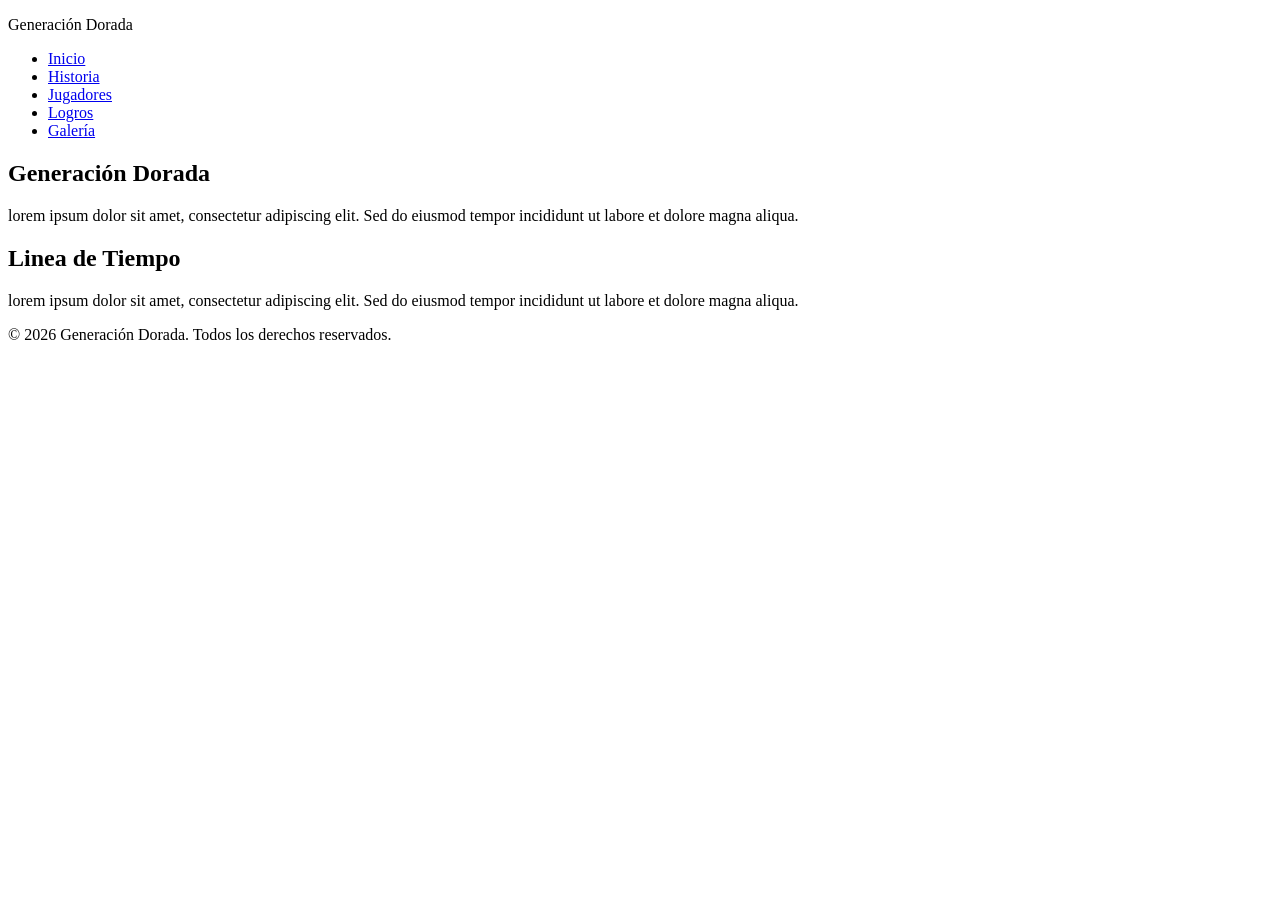
==== index.html @ d366e467 "Initial commit: Generacion Dorada website" ====
<!DOCTYPE html>
<html lang="es">
<head>
    <meta charset="UTF-8">
    <meta name="viewport" content="width=device-width, initial-scale=1.0">
    <title>Generacion Dorada</title>
    <link rel="stylesheet" href="./css/estilos.css">
</head>
<body>
    

    <header>
        <p>Generación Dorada</p>
        <nav>
            
            <ul>
                <li><a href="index.html">Inicio</a></li>
                <li><a href="./pages/historia.html">Historia</a></li>
                <li><a href="./pages/jugadores.html">Jugadores</a></li>
                <li><a href="./pages/legado.html">Logros</a></li>
                <li><a href="./pages/galeria.html">Galería</a></li>
            </ul>
        </nav>
    </header>

    <main>
            <section id = "inicio"><!--Explicacion de que es la generacion dorada, breve resumen tambien de quienes fueron y porque se los llama asi -->
                <h1>Generación Dorada</h1>
                <p>lorem ipsum dolor sit amet, consectetur adipiscing elit. Sed do eiusmod tempor incididunt ut labore et dolore magna aliqua.</p>
            </section>

            <section id = "linea-tiempo">
                <h2>Linea de Tiempo</h2> <!--Aca va la linea de tiempo de los torneos y resumen de logros obtenidos -->
                <p>lorem ipsum dolor sit amet, consectetur adipiscing elit. Sed do eiusmod tempor incididunt ut labore et dolore magna aliqua.</p>
            </section>
    </main>


    <footer>
        <p>&copy; 2026 Generación Dorada. Todos los derechos reservados.</p>
    </footer>

</body>
</html>
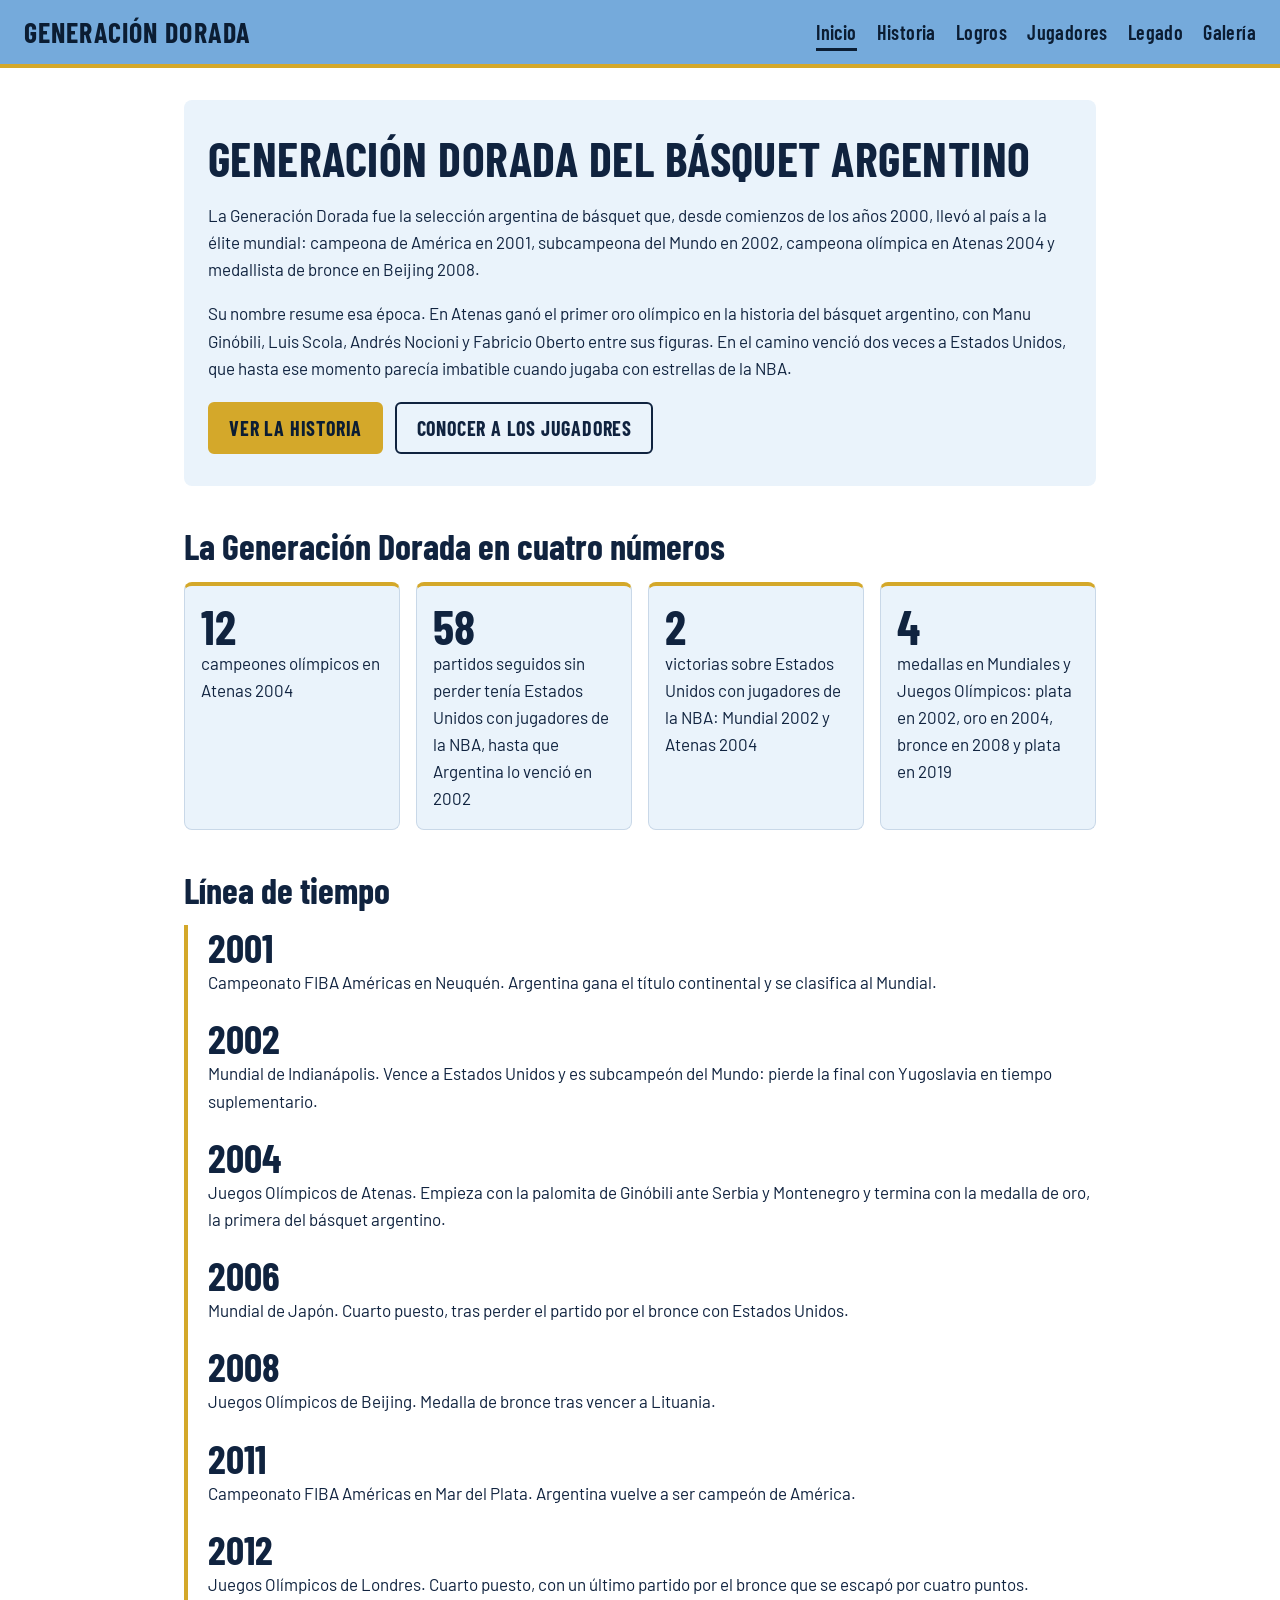
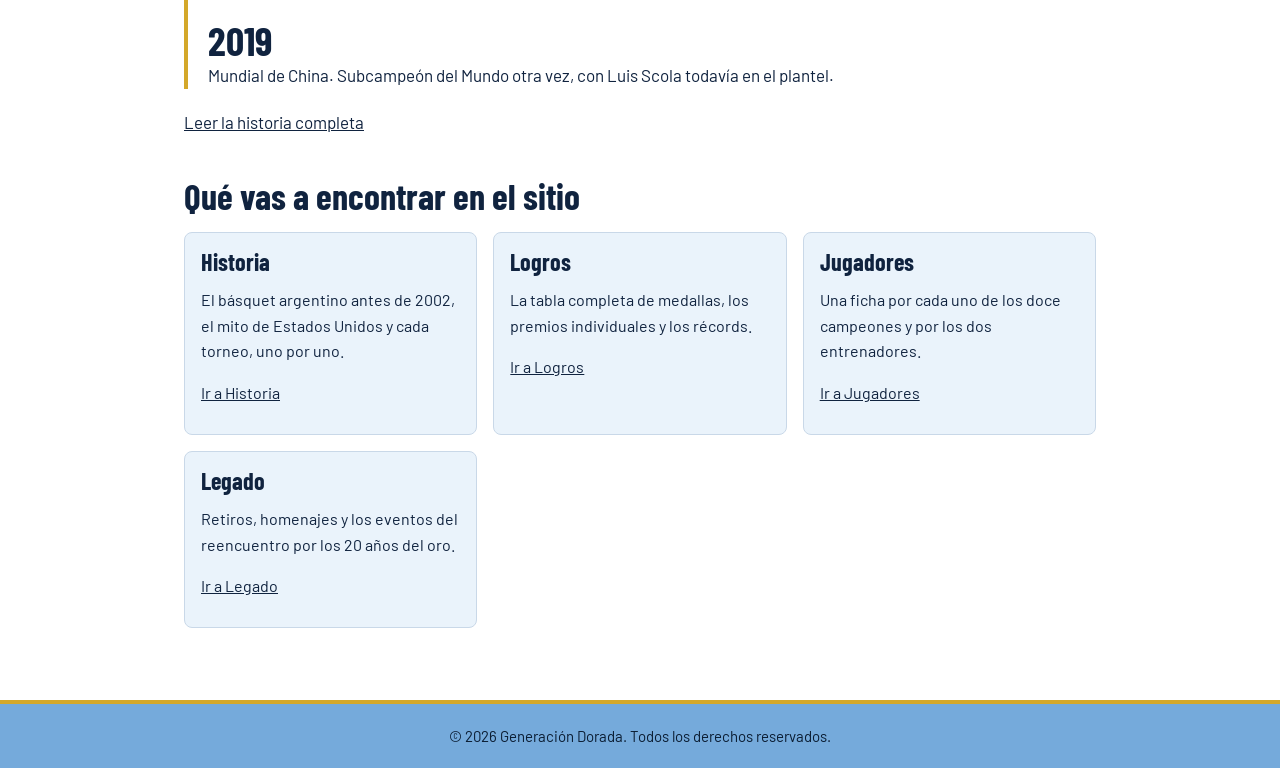
==== commit db752bda: "Agregar contenido, logros, fichas desplegables e ilustraciones - Historia con contexto previo, crono" ====
--- a/index.html
+++ b/index.html
@@ -3,42 +3,137 @@
 <head>
     <meta charset="UTF-8">
     <meta name="viewport" content="width=device-width, initial-scale=1.0">
-    <title>Generacion Dorada</title>
+    <meta name="description" content="La Generación Dorada del básquet argentino: historia, logros, jugadores y legado del equipo que ganó el oro olímpico en Atenas 2004.">
+    <title>Generación Dorada del básquet argentino</title>
+    <link href="https://fonts.googleapis.com/css2?family=Barlow+Condensed:wght@600;700&family=Barlow:wght@400;600;700&display=swap" rel="stylesheet">
     <link rel="stylesheet" href="./css/estilos.css">
+    <script src="./js/app.js" defer></script>
 </head>
 <body>
-    
 
+    <!-- Encabezado y menú: es igual en todas las páginas, cambia solo cuál link tiene aria-current -->
     <header>
-        <p>Generación Dorada</p>
-        <nav>
-            
+        <a class="logo" href="index.html">Generación Dorada</a>
+        <nav aria-label="Principal">
             <ul>
-                <li><a href="index.html">Inicio</a></li>
+                <li><a href="index.html" aria-current="page">Inicio</a></li>
                 <li><a href="./pages/historia.html">Historia</a></li>
+                <li><a href="./pages/logros.html">Logros</a></li>
                 <li><a href="./pages/jugadores.html">Jugadores</a></li>
-                <li><a href="./pages/legado.html">Logros</a></li>
+                <li><a href="./pages/legado.html">Legado</a></li>
                 <li><a href="./pages/galeria.html">Galería</a></li>
             </ul>
         </nav>
     </header>
 
     <main>
-            <section id = "inicio"><!--Explicacion de que es la generacion dorada, breve resumen tambien de quienes fueron y porque se los llama asi -->
-                <h1>Generación Dorada</h1>
-                <p>lorem ipsum dolor sit amet, consectetur adipiscing elit. Sed do eiusmod tempor incididunt ut labore et dolore magna aliqua.</p>
-            </section>
 
-            <section id = "linea-tiempo">
-                <h2>Linea de Tiempo</h2> <!--Aca va la linea de tiempo de los torneos y resumen de logros obtenidos -->
-                <p>lorem ipsum dolor sit amet, consectetur adipiscing elit. Sed do eiusmod tempor incididunt ut labore et dolore magna aliqua.</p>
-            </section>
+        <!-- Qué es la Generación Dorada y por qué se la llama así -->
+        <section id="inicio">
+            <h1>Generación Dorada del básquet argentino</h1>
+            <p>La Generación Dorada fue la selección argentina de básquet que, desde comienzos de los años 2000, llevó al país a la élite mundial: campeona de América en 2001, subcampeona del Mundo en 2002, campeona olímpica en Atenas 2004 y medallista de bronce en Beijing 2008.</p>
+            <p>Su nombre resume esa época. En Atenas ganó el primer oro olímpico en la historia del básquet argentino, con Manu Ginóbili, Luis Scola, Andrés Nocioni y Fabricio Oberto entre sus figuras. En el camino venció dos veces a Estados Unidos, que hasta ese momento parecía imbatible cuando jugaba con estrellas de la NBA.</p>
+            <div class="acciones">
+                <a class="boton" href="./pages/historia.html">Ver la historia</a>
+                <a class="boton boton-secundario" href="./pages/jugadores.html">Conocer a los jugadores</a>
+            </div>
+        </section>
+
+        <!-- Cuatro números para entrar en tema; el desarrollo está en Historia y Logros -->
+        <section id="datos">
+            <h2>La Generación Dorada en cuatro números</h2>
+            <ul class="datos">
+                <li class="dato">
+                    <span class="dato-numero">12</span>
+                    campeones olímpicos en Atenas 2004
+                </li>
+                <li class="dato">
+                    <span class="dato-numero">58</span>
+                    partidos seguidos sin perder tenía Estados Unidos con jugadores de la NBA, hasta que Argentina lo venció en 2002
+                </li>
+                <li class="dato">
+                    <span class="dato-numero">2</span>
+                    victorias sobre Estados Unidos con jugadores de la NBA: Mundial 2002 y Atenas 2004
+                </li>
+                <li class="dato">
+                    <span class="dato-numero">4</span>
+                    medallas en Mundiales y Juegos Olímpicos: plata en 2002, oro en 2004, bronce en 2008 y plata en 2019
+                </li>
+            </ul>
+        </section>
+
+        <!-- Resumen corto; el desarrollo de cada torneo está en historia.html -->
+        <section id="linea-tiempo">
+            <h2>Línea de tiempo</h2>
+            <ol class="linea-tiempo">
+                <li>
+                    <span class="anio">2001</span>
+                    Campeonato FIBA Américas en Neuquén. Argentina gana el título continental y se clasifica al Mundial.
+                </li>
+                <li>
+                    <span class="anio">2002</span>
+                    Mundial de Indianápolis. Vence a Estados Unidos y es subcampeón del Mundo: pierde la final con Yugoslavia en tiempo suplementario.
+                </li>
+                <li>
+                    <span class="anio">2004</span>
+                    Juegos Olímpicos de Atenas. Empieza con la palomita de Ginóbili ante Serbia y Montenegro y termina con la medalla de oro, la primera del básquet argentino.
+                </li>
+                <li>
+                    <span class="anio">2006</span>
+                    Mundial de Japón. Cuarto puesto, tras perder el partido por el bronce con Estados Unidos.
+                </li>
+                <li>
+                    <span class="anio">2008</span>
+                    Juegos Olímpicos de Beijing. Medalla de bronce tras vencer a Lituania.
+                </li>
+                <li>
+                    <span class="anio">2011</span>
+                    Campeonato FIBA Américas en Mar del Plata. Argentina vuelve a ser campeón de América.
+                </li>
+                <li>
+                    <span class="anio">2012</span>
+                    Juegos Olímpicos de Londres. Cuarto puesto, con un último partido por el bronce que se escapó por cuatro puntos.
+                </li>
+                <li>
+                    <span class="anio">2019</span>
+                    Mundial de China. Subcampeón del Mundo otra vez, con Luis Scola todavía en el plantel.
+                </li>
+            </ol>
+            <p><a href="./pages/historia.html">Leer la historia completa</a></p>
+        </section>
+
+        <!-- Acceso al resto del sitio -->
+        <section id="explorar">
+            <h2>Qué vas a encontrar en el sitio</h2>
+            <div class="lista-tarjetas">
+                <article class="tarjeta">
+                    <h3>Historia</h3>
+                    <p>El básquet argentino antes de 2002, el mito de Estados Unidos y cada torneo, uno por uno.</p>
+                    <p><a href="./pages/historia.html">Ir a Historia</a></p>
+                </article>
+                <article class="tarjeta">
+                    <h3>Logros</h3>
+                    <p>La tabla completa de medallas, los premios individuales y los récords.</p>
+                    <p><a href="./pages/logros.html">Ir a Logros</a></p>
+                </article>
+                <article class="tarjeta">
+                    <h3>Jugadores</h3>
+                    <p>Una ficha por cada uno de los doce campeones y por los dos entrenadores.</p>
+                    <p><a href="./pages/jugadores.html">Ir a Jugadores</a></p>
+                </article>
+                <article class="tarjeta">
+                    <h3>Legado</h3>
+                    <p>Retiros, homenajes y los eventos del reencuentro por los 20 años del oro.</p>
+                    <p><a href="./pages/legado.html">Ir a Legado</a></p>
+                </article>
+            </div>
+        </section>
+
     </main>
-
 
     <footer>
         <p>&copy; 2026 Generación Dorada. Todos los derechos reservados.</p>
     </footer>
 
 </body>
-</html>+</html>
--- a/css/estilos.css
+++ b/css/estilos.css
@@ -0,0 +1,533 @@
+/* estilos.css: hoja de estilos de todo el sitio.
+   Los colores y las tipografías están en variables (:root). Para cambiar la paleta
+   o las fuentes alcanza con modificar esos valores, el resto del archivo no se toca.
+
+   Inspiración: la camiseta celeste de la Selección, con el número y el nombre en azul marino.
+   Por eso los títulos usan una tipografía condensada, parecida al lettering de una camiseta. */
+
+:root {
+    --fondo: #FFFFFF;
+    --superficie: #EAF3FB;
+    --texto: #10233F;
+    --texto-suave: #4A5B73;
+    --principal: #75AADB;        /* header y footer: el celeste de la camiseta */
+    --sobre-principal: #0B1D33;  /* texto sobre header y footer: el azul marino de los números */
+    --acento: #D4A82A;           /* el dorado de la medalla: botones y franjas */
+    --sobre-acento: #0B1D33;     /* texto sobre el acento */
+    --borde: #C9D8E8;
+    --fuente: "Barlow", Arial, sans-serif;
+    --fuente-titulos: "Barlow Condensed", "Arial Narrow", Arial, sans-serif;
+}
+
+/* Base */
+* {
+    box-sizing: border-box;
+}
+
+body {
+    margin: 0;
+    font-family: var(--fuente);
+    font-size: 1.0625rem;
+    color: var(--texto);
+    background-color: var(--fondo);
+    line-height: 1.6;
+}
+
+img {
+    max-width: 100%;
+    height: auto;
+}
+
+a {
+    color: var(--texto);
+}
+
+/* Foco visible para navegar con teclado */
+a:focus-visible,
+button:focus-visible,
+input:focus-visible {
+    outline: 3px solid var(--texto);
+    outline-offset: 2px;
+}
+
+/* Encabezado y menú: flexbox para poner el logo a la izquierda y el menú a la derecha.
+   La franja dorada de abajo recuerda a la medalla. */
+header {
+    background-color: var(--principal);
+    color: var(--sobre-principal);
+    border-bottom: 4px solid var(--acento);
+    padding: 1rem 1.5rem;
+    display: flex;
+    flex-wrap: wrap;
+    align-items: center;
+    justify-content: space-between;
+    gap: 0.5rem 1.5rem;
+}
+
+.logo {
+    color: inherit;
+    font-family: var(--fuente-titulos);
+    font-size: 1.75rem;
+    font-weight: 700;
+    letter-spacing: 0.04em;
+    line-height: 1.1;
+    text-transform: uppercase;
+    text-decoration: none;
+}
+
+nav ul {
+    list-style: none;
+    margin: 0;
+    padding: 0;
+    display: flex;
+    flex-wrap: wrap;
+    gap: 0.25rem 1.25rem;
+}
+
+nav a {
+    color: var(--sobre-principal);
+    font-family: var(--fuente-titulos);
+    font-size: 1.25rem;
+    font-weight: 600;
+    letter-spacing: 0.02em;
+    text-decoration: none;
+    padding: 0.25rem 0;
+    border-bottom: 3px solid transparent;
+}
+
+nav a:hover,
+nav a[aria-current="page"] {
+    border-bottom-color: var(--sobre-principal);
+}
+
+/* Contenido principal */
+main {
+    max-width: 960px;
+    margin: 0 auto;
+    padding: 2rem 1.5rem;
+}
+
+main > section {
+    margin-bottom: 2.5rem;
+}
+
+h1,
+h2,
+h3,
+h4 {
+    font-family: var(--fuente-titulos);
+    font-weight: 700;
+    line-height: 1.1;
+}
+
+h1 {
+    font-size: 3rem;
+    letter-spacing: 0.01em;
+    text-transform: uppercase;
+    margin: 0 0 1rem;
+}
+
+h2 {
+    font-size: 2.25rem;
+    margin: 0 0 1rem;
+}
+
+h3 {
+    font-size: 1.5rem;
+    margin: 0 0 0.5rem;
+}
+
+h4 {
+    font-family: var(--fuente-titulos);
+    font-size: 1.25rem;
+    margin: 1rem 0 0.25rem;
+}
+
+/* Presentación de la página de inicio */
+#inicio {
+    background-color: var(--superficie);
+    border-radius: 8px;
+    padding: 2rem 1.5rem;
+}
+
+.acciones {
+    display: flex;
+    flex-wrap: wrap;
+    gap: 0.75rem;
+    margin-top: 1.25rem;
+}
+
+/* Botones */
+.boton {
+    display: inline-block;
+    background-color: var(--acento);
+    color: var(--sobre-acento);
+    border: 2px solid var(--acento);
+    border-radius: 6px;
+    padding: 0.5rem 1.2rem;
+    font-family: var(--fuente-titulos);
+    font-size: 1.25rem;
+    font-weight: 700;
+    letter-spacing: 0.04em;
+    text-transform: uppercase;
+    text-decoration: none;
+}
+
+.boton:hover {
+    background-color: var(--sobre-acento);
+    color: var(--acento);
+    border-color: var(--sobre-acento);
+}
+
+.boton-secundario {
+    background-color: transparent;
+    color: var(--texto);
+    border-color: var(--texto);
+}
+
+.boton-secundario:hover {
+    background-color: var(--texto);
+    color: var(--fondo);
+    border-color: var(--texto);
+}
+
+/* Línea de tiempo: lista ordenada con una línea dorada a la izquierda */
+.linea-tiempo {
+    list-style: none;
+    margin: 0 0 1rem;
+    padding: 0 0 0 1.25rem;
+    border-left: 4px solid var(--acento);
+}
+
+.linea-tiempo li {
+    margin-bottom: 1.25rem;
+}
+
+/* Los años usan la misma tipografía que los números de una camiseta */
+.anio {
+    display: block;
+    font-family: var(--fuente-titulos);
+    font-size: 2.5rem;
+    font-weight: 700;
+    line-height: 1.1;
+}
+
+/* Torneos de la página de historia */
+.torneo {
+    border-top: 1px solid var(--borde);
+    padding: 1.25rem 0;
+}
+
+.torneo p {
+    margin: 0 0 0.75rem;
+}
+
+.boton-detalle {
+    font-family: var(--fuente-titulos);
+    font-size: 1.125rem;
+    font-weight: 600;
+    letter-spacing: 0.04em;
+    text-transform: uppercase;
+    background-color: transparent;
+    color: var(--texto);
+    border: 2px solid var(--texto);
+    border-radius: 6px;
+    padding: 0.3rem 0.9rem;
+    cursor: pointer;
+}
+
+.boton-detalle:hover {
+    background-color: var(--texto);
+    color: var(--fondo);
+}
+
+/* Buscador de jugadores */
+.buscador {
+    margin-bottom: 1.5rem;
+}
+
+.buscador label {
+    display: block;
+    font-weight: 600;
+    margin-bottom: 0.25rem;
+}
+
+.buscador input {
+    width: 100%;
+    max-width: 24rem;
+    font-family: inherit;
+    font-size: 1.0625rem;
+    color: var(--texto);
+    background-color: var(--fondo);
+    border: 2px solid var(--texto-suave);
+    border-radius: 6px;
+    padding: 0.55rem 0.75rem;
+}
+
+.buscador p {
+    margin: 0.5rem 0 0;
+    font-size: 1rem;
+    color: var(--texto-suave);
+}
+
+/* Tarjetas de jugadores y cuerpo técnico: grid que acomoda las columnas según el ancho */
+.lista-tarjetas {
+    display: grid;
+    grid-template-columns: repeat(auto-fill, minmax(230px, 1fr));
+    gap: 1rem;
+}
+
+.tarjeta {
+    display: flex;
+    flex-direction: column;
+    background-color: var(--superficie);
+    border: 1px solid var(--borde);
+    border-radius: 8px;
+    padding: 1rem;
+}
+
+.tarjeta p {
+    margin: 0.25rem 0 0.75rem;
+    font-size: 1rem;
+}
+
+/* El botón queda siempre abajo: así las tarjetas de una misma fila tienen el mismo tamaño */
+.tarjeta .boton-detalle {
+    margin-top: auto;
+    align-self: flex-start;
+}
+
+.tarjeta-jugador h3 {
+    min-height: 2.2em;
+}
+
+.tarjeta .posicion {
+    color: var(--texto-suave);
+    font-weight: 600;
+}
+
+/* Las iniciales van como el estampado de una camiseta: azul marino sobre celeste.
+   Reemplazan a la foto hasta que haya una. */
+.inicial {
+    width: 4rem;
+    height: 4rem;
+    margin-bottom: 0.75rem;
+    border-radius: 6px;
+    background-color: var(--principal);
+    color: var(--sobre-principal);
+    font-family: var(--fuente-titulos);
+    font-size: 2.25rem;
+    font-weight: 700;
+    letter-spacing: 0.02em;
+    display: flex;
+    align-items: center;
+    justify-content: center;
+}
+
+/* Eventos de la página de legado */
+.evento {
+    border-top: 1px solid var(--borde);
+    padding: 1.25rem 0;
+}
+
+/* Galería de fotos */
+.galeria {
+    display: grid;
+    grid-template-columns: repeat(auto-fill, minmax(240px, 1fr));
+    gap: 1rem;
+}
+
+.galeria figure {
+    margin: 0;
+}
+
+.galeria img {
+    display: block;
+    width: 100%;
+    border-radius: 8px;
+}
+
+figcaption {
+    margin-top: 0.5rem;
+    font-size: 0.9375rem;
+    color: var(--texto-suave);
+}
+
+.foto-pendiente {
+    min-height: 12rem;
+    border: 2px dashed var(--texto-suave);
+    border-radius: 8px;
+    padding: 1rem;
+    color: var(--texto-suave);
+    text-align: center;
+    display: flex;
+    align-items: center;
+    justify-content: center;
+}
+
+/* Datos rápidos de la página de inicio: número grande al estilo de un dorsal */
+.datos {
+    display: grid;
+    grid-template-columns: repeat(auto-fit, minmax(190px, 1fr));
+    gap: 1rem;
+    margin: 0;
+    padding: 0;
+    list-style: none;
+}
+
+.dato {
+    background-color: var(--superficie);
+    border: 1px solid var(--borde);
+    border-top: 4px solid var(--acento);
+    border-radius: 8px;
+    padding: 1rem;
+}
+
+.dato-numero {
+    display: block;
+    font-family: var(--fuente-titulos);
+    font-size: 3rem;
+    font-weight: 700;
+    line-height: 1;
+}
+
+/* Fichas de jugadores: la lista de datos que se abre con el botón */
+.ficha dl {
+    margin: 0.75rem 0 0;
+    font-size: 1rem;
+}
+
+.ficha dt {
+    margin-top: 0.6rem;
+    font-family: var(--fuente-titulos);
+    font-size: 1.125rem;
+    font-weight: 700;
+    letter-spacing: 0.04em;
+    text-transform: uppercase;
+}
+
+.ficha dd {
+    margin: 0.1rem 0 0;
+}
+
+/* Tabla de logros: el contenedor permite desplazar la tabla en pantallas chicas sin romper la página */
+.tabla-contenedor {
+    overflow-x: auto;
+}
+
+.tabla-logros {
+    width: 100%;
+    border-collapse: collapse;
+    font-size: 1rem;
+}
+
+.tabla-logros caption {
+    text-align: left;
+    padding-bottom: 0.5rem;
+    color: var(--texto-suave);
+}
+
+.tabla-logros th,
+.tabla-logros td {
+    text-align: left;
+    vertical-align: top;
+    padding: 0.55rem 0.75rem;
+    border-bottom: 1px solid var(--borde);
+}
+
+.tabla-logros thead th {
+    background-color: var(--principal);
+    color: var(--sobre-principal);
+    font-family: var(--fuente-titulos);
+    font-size: 1.125rem;
+    letter-spacing: 0.04em;
+    text-transform: uppercase;
+}
+
+.tabla-logros tbody th {
+    font-family: var(--fuente-titulos);
+    font-size: 1.25rem;
+    white-space: nowrap;
+}
+
+.tabla-logros .resultado {
+    font-weight: 700;
+    white-space: nowrap;
+}
+
+/* Fila de los resultados más importantes: franja dorada a la izquierda (además del texto, no solo color) */
+.tabla-logros .destacado th {
+    border-left: 4px solid var(--acento);
+}
+
+/* Imágenes y videos que acompañan al texto */
+.figura {
+    margin: 1rem 0;
+    max-width: 640px;
+}
+
+.figura img,
+.figura video {
+    display: block;
+    width: 100%;
+    border-radius: 8px;
+}
+
+/* Aclaración debajo del nombre del torneo en la tabla de logros */
+.nota {
+    display: block;
+    color: var(--texto-suave);
+    font-size: 0.9375rem;
+}
+
+/* Fuentes */
+.fuentes {
+    font-size: 1rem;
+}
+
+.fuentes li {
+    margin-bottom: 0.4rem;
+}
+
+/* Pie de página */
+footer {
+    background-color: var(--principal);
+    color: var(--sobre-principal);
+    border-top: 4px solid var(--acento);
+    padding: 1.25rem 1.5rem;
+    text-align: center;
+    font-size: 0.9375rem;
+}
+
+footer p {
+    margin: 0;
+}
+
+/* Pantallas chicas: el header se apila y se achican los márgenes */
+@media (max-width: 600px) {
+    header {
+        flex-direction: column;
+        align-items: flex-start;
+    }
+
+    main {
+        padding: 1.5rem 1rem;
+    }
+
+    h1 {
+        font-size: 2.25rem;
+    }
+
+    h2 {
+        font-size: 1.875rem;
+    }
+
+    #inicio {
+        padding: 1.25rem 1rem;
+    }
+}
+
+/* Va al final para que el atributo hidden siempre oculte, aunque otra regla defina display (como .tarjeta) */
+[hidden] {
+    display: none;
+}
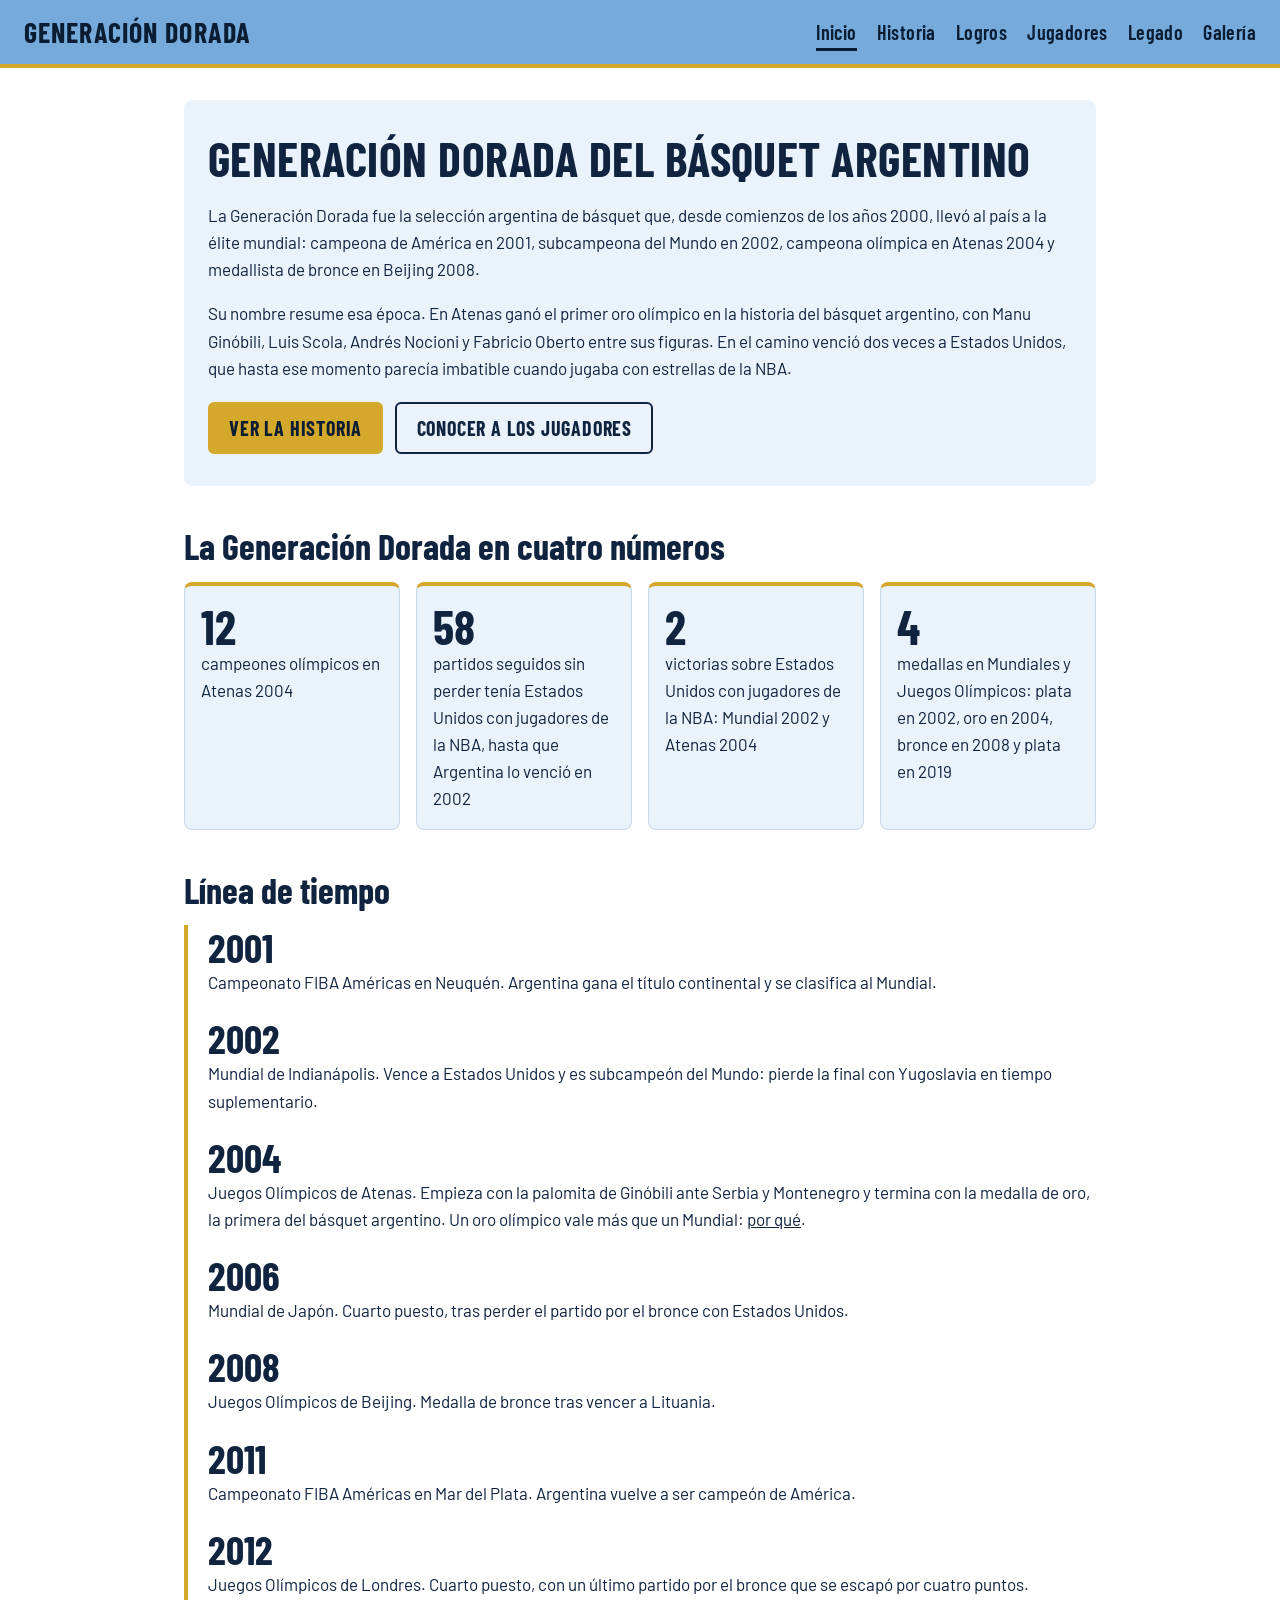
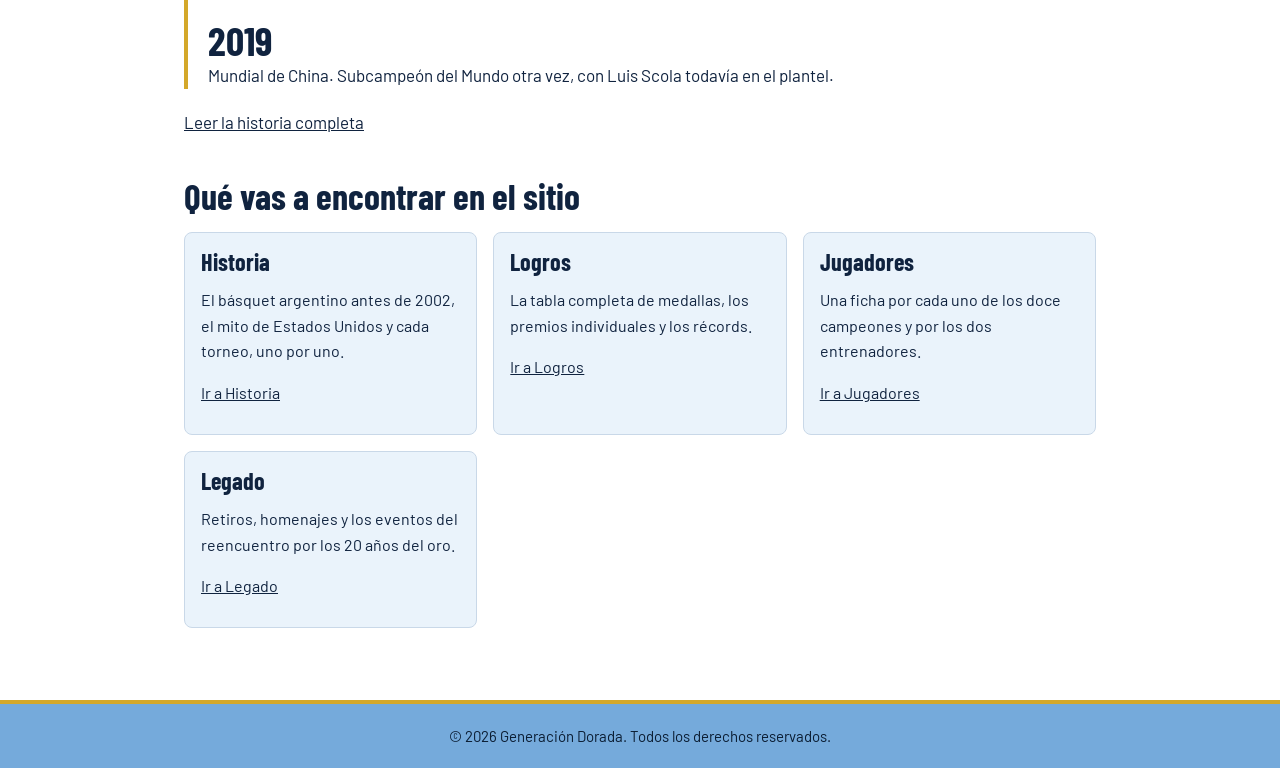
==== commit 61a45183: "Agregar fotos, video, retratos de jugadores y texto sobre el oro olímpico - Sección en Historia sobr" ====
--- a/index.html
+++ b/index.html
@@ -11,7 +11,6 @@
 </head>
 <body>
 
-    <!-- Encabezado y menú: es igual en todas las páginas, cambia solo cuál link tiene aria-current -->
     <header>
         <a class="logo" href="index.html">Generación Dorada</a>
         <nav aria-label="Principal">
@@ -28,7 +27,6 @@
 
     <main>
 
-        <!-- Qué es la Generación Dorada y por qué se la llama así -->
         <section id="inicio">
             <h1>Generación Dorada del básquet argentino</h1>
             <p>La Generación Dorada fue la selección argentina de básquet que, desde comienzos de los años 2000, llevó al país a la élite mundial: campeona de América en 2001, subcampeona del Mundo en 2002, campeona olímpica en Atenas 2004 y medallista de bronce en Beijing 2008.</p>
@@ -39,7 +37,6 @@
             </div>
         </section>
 
-        <!-- Cuatro números para entrar en tema; el desarrollo está en Historia y Logros -->
         <section id="datos">
             <h2>La Generación Dorada en cuatro números</h2>
             <ul class="datos">
@@ -62,7 +59,6 @@
             </ul>
         </section>
 
-        <!-- Resumen corto; el desarrollo de cada torneo está en historia.html -->
         <section id="linea-tiempo">
             <h2>Línea de tiempo</h2>
             <ol class="linea-tiempo">
@@ -76,7 +72,7 @@
                 </li>
                 <li>
                     <span class="anio">2004</span>
-                    Juegos Olímpicos de Atenas. Empieza con la palomita de Ginóbili ante Serbia y Montenegro y termina con la medalla de oro, la primera del básquet argentino.
+                    Juegos Olímpicos de Atenas. Empieza con la palomita de Ginóbili ante Serbia y Montenegro y termina con la medalla de oro, la primera del básquet argentino. Un oro olímpico vale más que un Mundial: <a href="pages/historia.html#valor-del-oro">por qué</a>.
                 </li>
                 <li>
                     <span class="anio">2006</span>
@@ -102,7 +98,6 @@
             <p><a href="./pages/historia.html">Leer la historia completa</a></p>
         </section>
 
-        <!-- Acceso al resto del sitio -->
         <section id="explorar">
             <h2>Qué vas a encontrar en el sitio</h2>
             <div class="lista-tarjetas">
--- a/css/estilos.css
+++ b/css/estilos.css
@@ -1,25 +1,17 @@
-/* estilos.css: hoja de estilos de todo el sitio.
-   Los colores y las tipografías están en variables (:root). Para cambiar la paleta
-   o las fuentes alcanza con modificar esos valores, el resto del archivo no se toca.
-
-   Inspiración: la camiseta celeste de la Selección, con el número y el nombre en azul marino.
-   Por eso los títulos usan una tipografía condensada, parecida al lettering de una camiseta. */
-
 :root {
     --fondo: #FFFFFF;
     --superficie: #EAF3FB;
     --texto: #10233F;
     --texto-suave: #4A5B73;
-    --principal: #75AADB;        /* header y footer: el celeste de la camiseta */
-    --sobre-principal: #0B1D33;  /* texto sobre header y footer: el azul marino de los números */
-    --acento: #D4A82A;           /* el dorado de la medalla: botones y franjas */
-    --sobre-acento: #0B1D33;     /* texto sobre el acento */
+    --principal: #75AADB;
+    --sobre-principal: #0B1D33;
+    --acento: #D4A82A;
+    --sobre-acento: #0B1D33;
     --borde: #C9D8E8;
     --fuente: "Barlow", Arial, sans-serif;
     --fuente-titulos: "Barlow Condensed", "Arial Narrow", Arial, sans-serif;
 }
 
-/* Base */
 * {
     box-sizing: border-box;
 }
@@ -42,7 +34,6 @@
     color: var(--texto);
 }
 
-/* Foco visible para navegar con teclado */
 a:focus-visible,
 button:focus-visible,
 input:focus-visible {
@@ -50,8 +41,6 @@
     outline-offset: 2px;
 }
 
-/* Encabezado y menú: flexbox para poner el logo a la izquierda y el menú a la derecha.
-   La franja dorada de abajo recuerda a la medalla. */
 header {
     background-color: var(--principal);
     color: var(--sobre-principal);
@@ -100,7 +89,6 @@
     border-bottom-color: var(--sobre-principal);
 }
 
-/* Contenido principal */
 main {
     max-width: 960px;
     margin: 0 auto;
@@ -143,7 +131,6 @@
     margin: 1rem 0 0.25rem;
 }
 
-/* Presentación de la página de inicio */
 #inicio {
     background-color: var(--superficie);
     border-radius: 8px;
@@ -157,7 +144,6 @@
     margin-top: 1.25rem;
 }
 
-/* Botones */
 .boton {
     display: inline-block;
     background-color: var(--acento);
@@ -191,7 +177,6 @@
     border-color: var(--texto);
 }
 
-/* Línea de tiempo: lista ordenada con una línea dorada a la izquierda */
 .linea-tiempo {
     list-style: none;
     margin: 0 0 1rem;
@@ -203,7 +188,6 @@
     margin-bottom: 1.25rem;
 }
 
-/* Los años usan la misma tipografía que los números de una camiseta */
 .anio {
     display: block;
     font-family: var(--fuente-titulos);
@@ -212,7 +196,6 @@
     line-height: 1.1;
 }
 
-/* Torneos de la página de historia */
 .torneo {
     border-top: 1px solid var(--borde);
     padding: 1.25rem 0;
@@ -241,7 +224,6 @@
     color: var(--fondo);
 }
 
-/* Buscador de jugadores */
 .buscador {
     margin-bottom: 1.5rem;
 }
@@ -270,7 +252,6 @@
     color: var(--texto-suave);
 }
 
-/* Tarjetas de jugadores y cuerpo técnico: grid que acomoda las columnas según el ancho */
 .lista-tarjetas {
     display: grid;
     grid-template-columns: repeat(auto-fill, minmax(230px, 1fr));
@@ -291,7 +272,6 @@
     font-size: 1rem;
 }
 
-/* El botón queda siempre abajo: así las tarjetas de una misma fila tienen el mismo tamaño */
 .tarjeta .boton-detalle {
     margin-top: auto;
     align-self: flex-start;
@@ -306,31 +286,20 @@
     font-weight: 600;
 }
 
-/* Las iniciales van como el estampado de una camiseta: azul marino sobre celeste.
-   Reemplazan a la foto hasta que haya una. */
-.inicial {
-    width: 4rem;
-    height: 4rem;
+.foto-jugador {
+    display: block;
+    width: 6rem;
+    height: 6rem;
     margin-bottom: 0.75rem;
     border-radius: 6px;
-    background-color: var(--principal);
-    color: var(--sobre-principal);
-    font-family: var(--fuente-titulos);
-    font-size: 2.25rem;
-    font-weight: 700;
-    letter-spacing: 0.02em;
-    display: flex;
-    align-items: center;
-    justify-content: center;
-}
-
-/* Eventos de la página de legado */
+    object-fit: cover;
+}
+
 .evento {
     border-top: 1px solid var(--borde);
     padding: 1.25rem 0;
 }
 
-/* Galería de fotos */
 .galeria {
     display: grid;
     grid-template-columns: repeat(auto-fill, minmax(240px, 1fr));
@@ -341,7 +310,8 @@
     margin: 0;
 }
 
-.galeria img {
+.galeria img,
+.galeria video {
     display: block;
     width: 100%;
     border-radius: 8px;
@@ -365,7 +335,6 @@
     justify-content: center;
 }
 
-/* Datos rápidos de la página de inicio: número grande al estilo de un dorsal */
 .datos {
     display: grid;
     grid-template-columns: repeat(auto-fit, minmax(190px, 1fr));
@@ -391,7 +360,6 @@
     line-height: 1;
 }
 
-/* Fichas de jugadores: la lista de datos que se abre con el botón */
 .ficha dl {
     margin: 0.75rem 0 0;
     font-size: 1rem;
@@ -410,7 +378,6 @@
     margin: 0.1rem 0 0;
 }
 
-/* Tabla de logros: el contenedor permite desplazar la tabla en pantallas chicas sin romper la página */
 .tabla-contenedor {
     overflow-x: auto;
 }
@@ -455,32 +422,34 @@
     white-space: nowrap;
 }
 
-/* Fila de los resultados más importantes: franja dorada a la izquierda (además del texto, no solo color) */
 .tabla-logros .destacado th {
     border-left: 4px solid var(--acento);
 }
 
-/* Imágenes y videos que acompañan al texto */
 .figura {
     margin: 1rem 0;
     max-width: 640px;
 }
 
 .figura img,
-.figura video {
+.figura video,
+.figura iframe {
     display: block;
     width: 100%;
     border-radius: 8px;
 }
 
-/* Aclaración debajo del nombre del torneo en la tabla de logros */
+.figura iframe {
+    aspect-ratio: 16 / 9;
+    border: 0;
+}
+
 .nota {
     display: block;
     color: var(--texto-suave);
     font-size: 0.9375rem;
 }
 
-/* Fuentes */
 .fuentes {
     font-size: 1rem;
 }
@@ -489,7 +458,6 @@
     margin-bottom: 0.4rem;
 }
 
-/* Pie de página */
 footer {
     background-color: var(--principal);
     color: var(--sobre-principal);
@@ -503,7 +471,6 @@
     margin: 0;
 }
 
-/* Pantallas chicas: el header se apila y se achican los márgenes */
 @media (max-width: 600px) {
     header {
         flex-direction: column;
@@ -527,7 +494,20 @@
     }
 }
 
-/* Va al final para que el atributo hidden siempre oculte, aunque otra regla defina display (como .tarjeta) */
+.figura-vertical {
+    max-width: 360px;
+}
+
+.camisetas {
+    grid-template-columns: repeat(2, 1fr);
+    max-width: 480px;
+}
+
+.camisetas img {
+    aspect-ratio: 5 / 6;
+    object-fit: cover;
+}
+
 [hidden] {
     display: none;
 }
